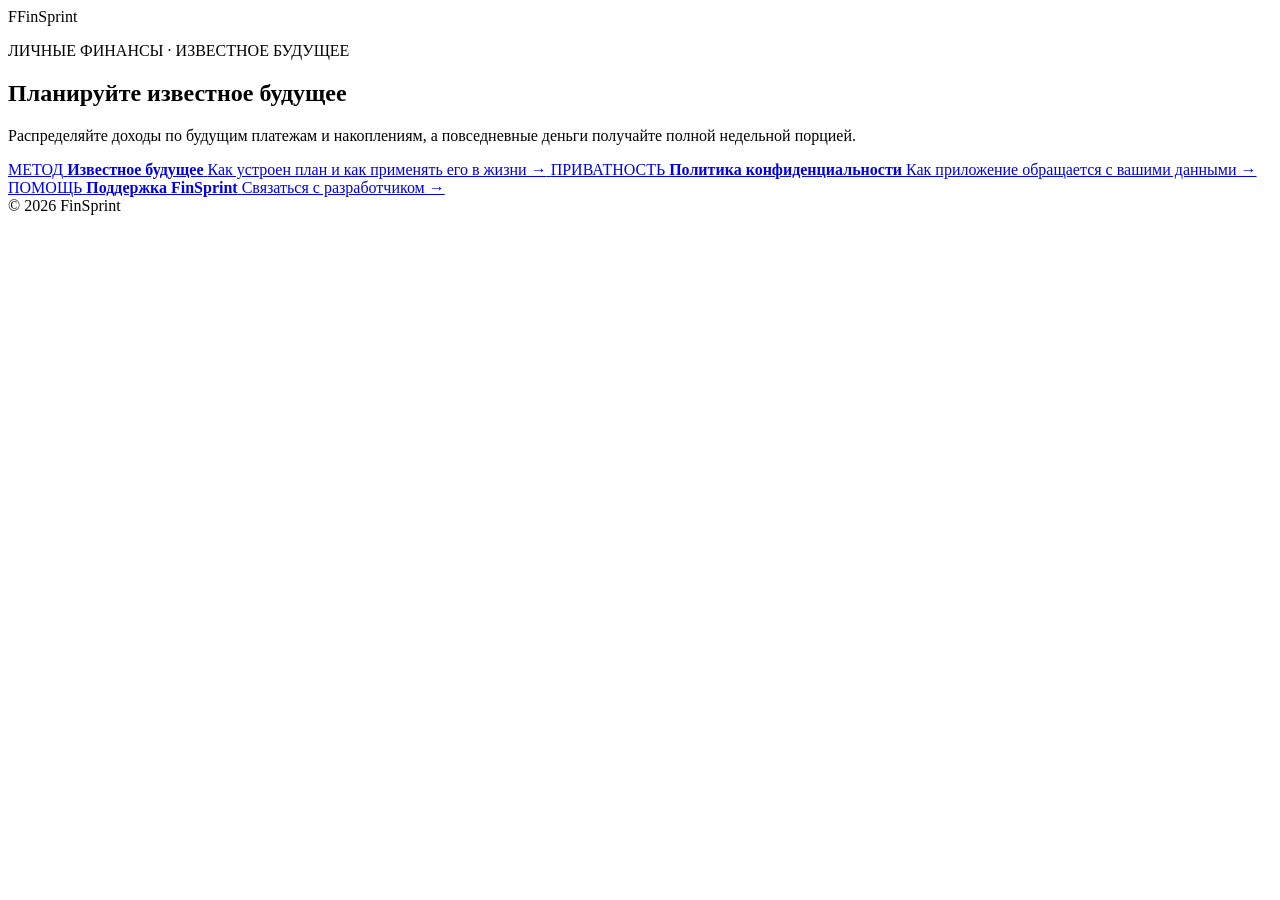
==== site/index.html @ f8d1e360 "Add reader guide to the budgeting method" ====
<!doctype html>
<html lang="ru">
  <head>
    <meta charset="utf-8">
    <meta name="viewport" content="width=device-width, initial-scale=1">
    <meta name="theme-color" content="#f5f3ee">
    <meta name="description" content="FinSprint: метод планирования известных трат, поддержка и политика конфиденциальности.">
    <title>FinSprint — планируйте известное будущее</title>
    <link rel="stylesheet" href="/finsprint-support/styles.css">
  </head>
  <body>
    <main class="wrap">
      <header class="brand"><span class="mark">F</span><span>FinSprint</span></header>
      <section class="intro">
        <p class="eyebrow">ЛИЧНЫЕ ФИНАНСЫ · ИЗВЕСТНОЕ БУДУЩЕЕ</p>
        <h1>Планируйте известное будущее</h1>
        <p>Распределяйте доходы по будущим платежам и накоплениям, а повседневные деньги получайте полной недельной порцией.</p>
      </section>
      <nav class="cards" aria-label="Разделы FinSprint">
        <a class="card card-featured" href="/finsprint-support/method/">
          <span class="card-label">МЕТОД</span>
          <strong>Известное будущее</strong>
          <span>Как устроен план и как применять его в жизни →</span>
        </a>
        <a class="card" href="/finsprint-support/privacy/">
          <span class="card-label">ПРИВАТНОСТЬ</span>
          <strong>Политика конфиденциальности</strong>
          <span>Как приложение обращается с вашими данными →</span>
        </a>
        <a class="card" href="/finsprint-support/support/">
          <span class="card-label">ПОМОЩЬ</span>
          <strong>Поддержка FinSprint</strong>
          <span>Связаться с разработчиком →</span>
        </a>
      </nav>
      <footer>© 2026 FinSprint</footer>
    </main>
  </body>
</html>
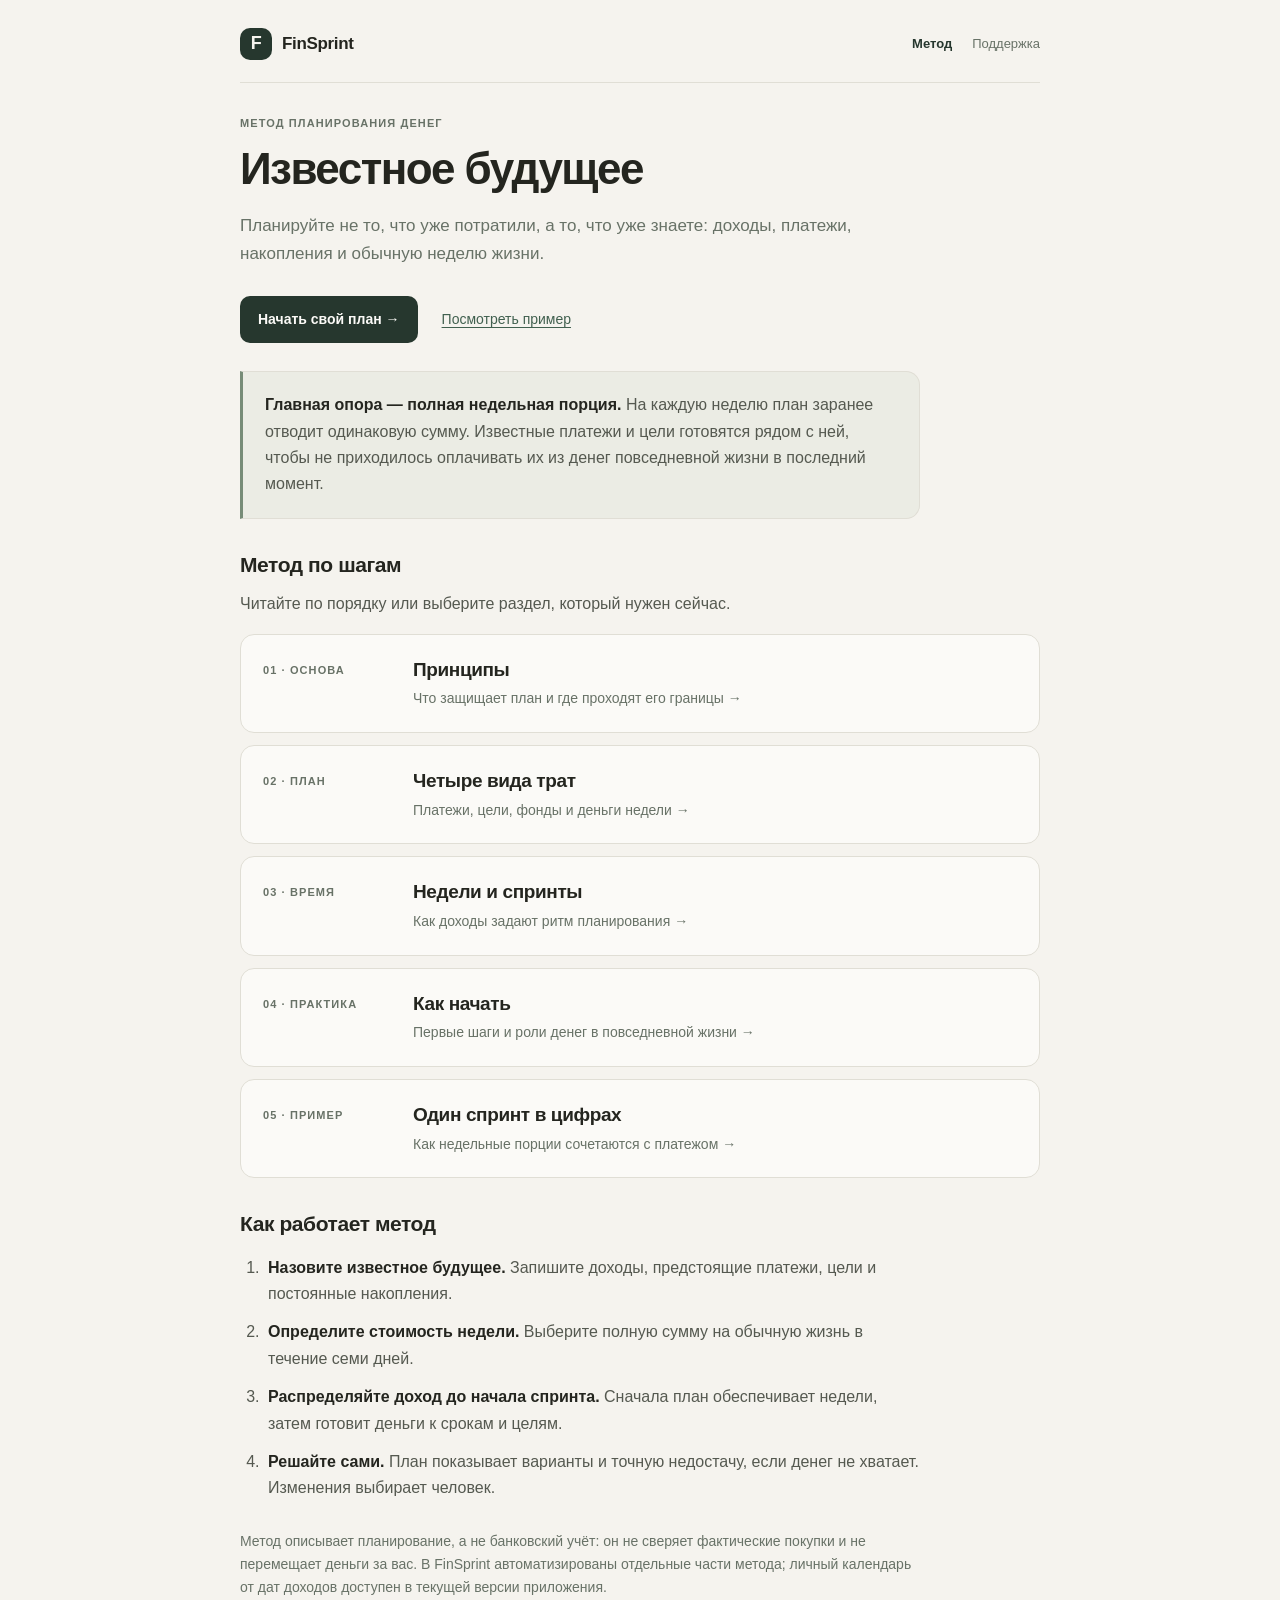
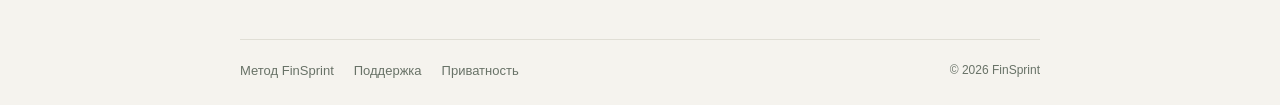
==== commit 9ba794fe: "Unify site styling and make the method the homepage" ====
--- a/site/index.html
+++ b/site/index.html
@@ -4,36 +4,46 @@
     <meta charset="utf-8">
     <meta name="viewport" content="width=device-width, initial-scale=1">
     <meta name="theme-color" content="#f5f3ee">
-    <meta name="description" content="FinSprint: метод планирования известных трат, поддержка и политика конфиденциальности.">
-    <title>FinSprint — планируйте известное будущее</title>
-    <link rel="stylesheet" href="/finsprint-support/styles.css">
+    <meta name="description" content="Метод «известное будущее»: заранее распределяйте доходы по известным тратам и планируйте деньги неделями.">
+    <title>FinSprint — метод «Известное будущее»</title>
+    <link rel="stylesheet" href="styles.css">
   </head>
   <body>
-    <main class="wrap">
-      <header class="brand"><span class="mark">F</span><span>FinSprint</span></header>
-      <section class="intro">
-        <p class="eyebrow">ЛИЧНЫЕ ФИНАНСЫ · ИЗВЕСТНОЕ БУДУЩЕЕ</p>
-        <h1>Планируйте известное будущее</h1>
-        <p>Распределяйте доходы по будущим платежам и накоплениям, а повседневные деньги получайте полной недельной порцией.</p>
+    <main class="wrap article method-home">
+      <nav class="site-nav" aria-label="Навигация">
+        <a class="brand" href="./"><span class="mark">F</span><span>FinSprint</span></a>
+        <div><a href="./" aria-current="page">Метод</a><a href="support/">Поддержка</a></div>
+      </nav>
+      <p class="eyebrow">МЕТОД ПЛАНИРОВАНИЯ ДЕНЕГ</p>
+      <h1>Известное будущее</h1>
+      <p class="lede">Планируйте не то, что уже потратили, а то, что уже знаете: доходы, платежи, накопления и обычную неделю жизни.</p>
+
+      <nav class="start-links" aria-label="С чего начать"><a class="primary-link" href="method/practice/">Начать свой план&nbsp;→</a><a href="method/example/">Посмотреть пример</a></nav>
+
+      <section class="callout">
+        <p><strong>Главная опора — полная недельная порция.</strong> На каждую неделю план заранее отводит одинаковую сумму. Известные платежи и цели готовятся рядом с ней, чтобы не приходилось оплачивать их из денег повседневной жизни в последний момент.</p>
       </section>
-      <nav class="cards" aria-label="Разделы FinSprint">
-        <a class="card card-featured" href="/finsprint-support/method/">
-          <span class="card-label">МЕТОД</span>
-          <strong>Известное будущее</strong>
-          <span>Как устроен план и как применять его в жизни →</span>
-        </a>
-        <a class="card" href="/finsprint-support/privacy/">
-          <span class="card-label">ПРИВАТНОСТЬ</span>
-          <strong>Политика конфиденциальности</strong>
-          <span>Как приложение обращается с вашими данными →</span>
-        </a>
-        <a class="card" href="/finsprint-support/support/">
-          <span class="card-label">ПОМОЩЬ</span>
-          <strong>Поддержка FinSprint</strong>
-          <span>Связаться с разработчиком →</span>
-        </a>
+
+      <h2 id="sections">Метод по шагам</h2>
+      <p>Читайте по порядку или выберите раздел, который нужен сейчас.</p>
+      <nav class="method-cards chapter-list" aria-label="Разделы метода">
+        <a class="card" href="method/principles/"><span class="card-label">01 · ОСНОВА</span><strong>Принципы</strong><span>Что защищает план и где проходят его границы&nbsp;→</span></a>
+        <a class="card" href="method/plan/"><span class="card-label">02 · ПЛАН</span><strong>Четыре вида трат</strong><span>Платежи, цели, фонды и деньги недели&nbsp;→</span></a>
+        <a class="card" href="method/calendar/"><span class="card-label">03 · ВРЕМЯ</span><strong>Недели и спринты</strong><span>Как доходы задают ритм планирования&nbsp;→</span></a>
+        <a class="card" href="method/practice/"><span class="card-label">04 · ПРАКТИКА</span><strong>Как начать</strong><span>Первые шаги и роли денег в повседневной жизни&nbsp;→</span></a>
+        <a class="card" href="method/example/"><span class="card-label">05 · ПРИМЕР</span><strong>Один спринт в цифрах</strong><span>Как недельные порции сочетаются с платежом&nbsp;→</span></a>
       </nav>
-      <footer>© 2026 FinSprint</footer>
+
+      <h2>Как работает метод</h2>
+      <ol class="steps">
+        <li><strong>Назовите известное будущее.</strong> Запишите доходы, предстоящие платежи, цели и постоянные накопления.</li>
+        <li><strong>Определите стоимость недели.</strong> Выберите полную сумму на обычную жизнь в течение семи дней.</li>
+        <li><strong>Распределяйте доход до начала спринта.</strong> Сначала план обеспечивает недели, затем готовит деньги к срокам и целям.</li>
+        <li><strong>Решайте сами.</strong> План показывает варианты и точную недостачу, если денег не хватает. Изменения выбирает человек.</li>
+      </ol>
+
+      <p class="note method-note">Метод описывает планирование, а не банковский учёт: он не сверяет фактические покупки и не перемещает деньги за вас. В FinSprint автоматизированы отдельные части метода; личный календарь от дат доходов доступен в текущей версии приложения.</p>
+      <footer class="footer-nav"><a href="./">Метод FinSprint</a><a href="support/">Поддержка</a><a href="privacy/">Приватность</a><span>© 2026 FinSprint</span></footer>
     </main>
   </body>
 </html>
--- a/site/styles.css
+++ b/site/styles.css
@@ -0,0 +1,123 @@
+:root {
+  color-scheme: light;
+  font-family: -apple-system, BlinkMacSystemFont, "Segoe UI", sans-serif;
+  font-synthesis: none;
+  text-rendering: optimizeLegibility;
+  -webkit-font-smoothing: antialiased;
+  --page: #f5f3ee;
+  --surface: #fbfaf7;
+  --surface-muted: #ebece4;
+  --ink: #24251f;
+  --ink-soft: #555950;
+  --muted: #687267;
+  --accent: #41604f;
+  --accent-strong: #26372e;
+  --accent-soft: #778c77;
+  --line: #e0ded5;
+  --line-strong: #aeb9ad;
+  --page-width: 800px;
+  --reading-width: 680px;
+  --body-size: 16px;
+  --heading-size: clamp(32px, 4.8vw, 44px);
+  --radius: 14px;
+  color: var(--ink);
+  background: var(--page);
+}
+
+* { box-sizing: border-box; }
+body { margin: 0; font-size: var(--body-size); line-height: 1.65; }
+a { color: var(--accent); text-underline-offset: 3px; }
+a:hover { color: var(--accent-strong); }
+a:focus-visible { outline: 3px solid var(--accent-soft); outline-offset: 4px; }
+h1, h2, p { margin: 0; }
+h1 { max-width: var(--reading-width); margin: 12px 0 18px; font-size: var(--heading-size); font-weight: 700; line-height: 1.15; letter-spacing: -.035em; text-wrap: balance; }
+h2 { max-width: var(--reading-width); margin: 32px 0 12px; font-size: 21px; line-height: 1.35; letter-spacing: -.02em; text-wrap: pretty; }
+p { max-width: var(--reading-width); margin: 0 0 16px; color: var(--ink-soft); }
+.wrap { width: min(calc(100% - 48px), var(--page-width)); margin: 0 auto; padding: 28px 0 24px; }
+
+/* Shared page navigation. */
+.site-nav { display: flex; align-items: center; justify-content: space-between; gap: 24px; padding-bottom: 22px; margin-bottom: 32px; border-bottom: 1px solid var(--line); }
+.brand { display: inline-flex; align-items: center; gap: 10px; color: var(--ink); font-size: 17px; font-weight: 650; letter-spacing: -.02em; text-decoration: none; }
+.mark { display: grid; width: 32px; height: 32px; flex: 0 0 32px; place-items: center; border-radius: 10px; background: var(--accent-strong); color: var(--page); font-size: 18px; }
+.site-nav > div { display: flex; flex-wrap: wrap; gap: 10px 20px; }
+.site-nav > div a, .footer-nav a { color: var(--muted); font-size: 13px; text-decoration: none; }
+.site-nav > div a:hover, .footer-nav a:hover { color: var(--accent-strong); text-decoration: underline; }
+.site-nav a[aria-current] { color: var(--accent-strong); font-weight: 650; }
+.back { display: inline-block; margin-bottom: 24px; color: var(--muted); font-size: 13px; text-decoration: none; }
+.back:hover { text-decoration: underline; }
+.footer-nav { display: flex; flex-wrap: wrap; align-items: center; gap: 12px 20px; margin-top: 40px; padding-top: 20px; border-top: 1px solid var(--line); color: var(--muted); font-size: 12px; }
+.footer-nav span { margin-left: auto; }
+
+/* Page titles and reading rhythm. */
+.intro { padding: 12px 0 24px; }
+.eyebrow, .card-label { color: var(--muted); font-size: 11px; font-weight: 650; line-height: 1.5; letter-spacing: .1em; }
+.eyebrow { margin: 0; }
+.intro > p:last-child, .lede { max-width: var(--reading-width); margin-bottom: 0; color: var(--muted); font-size: 17px; line-height: 1.65; }
+.article > .lede { margin-bottom: 28px; }
+.note, .updated { color: var(--muted); font-size: 14px; }
+.method-note { margin-top: 28px; }
+.contact { display: inline-block; margin: 4px 0 24px; font-size: clamp(18px, 4vw, 22px); font-weight: 600; overflow-wrap: anywhere; }
+
+/* Reusable content panels. */
+.cards { display: grid; grid-template-columns: repeat(2, minmax(0, 1fr)); gap: 14px; }
+.card { display: flex; min-width: 0; flex-direction: column; gap: 10px; padding: 22px; border: 1px solid var(--line); border-radius: var(--radius); background: var(--surface); color: var(--ink); text-decoration: none; transition: border-color .16s ease, background-color .16s ease; }
+.card:hover { border-color: var(--line-strong); background: #f0f2eb; }
+.card strong { font-size: 19px; line-height: 1.35; letter-spacing: -.02em; overflow-wrap: anywhere; hyphens: auto; }
+.card > span:last-child { color: var(--muted); font-size: 14px; line-height: 1.55; }
+.card-featured { grid-column: 1 / -1; background: var(--surface-muted); }
+.method-cards { margin-top: 16px; }
+.chapter-list { display: grid; gap: 12px; }
+.chapter-list .card { display: grid; grid-template-columns: 130px minmax(0, 1fr); gap: 6px 20px; }
+.chapter-list .card-label { grid-row: span 2; padding-top: 5px; }
+.chapter-list .card > span:last-child { grid-column: 2; }
+.start-links { display: flex; flex-wrap: wrap; align-items: center; gap: 16px 24px; margin: 24px 0; font-size: 14px; }
+.primary-link { padding: 12px 18px; border-radius: 10px; background: var(--accent-strong); color: var(--surface); font-weight: 600; text-decoration: none; }
+.primary-link:hover { background: var(--accent); color: var(--surface); }
+.chapter-nav { display: flex; flex-wrap: wrap; gap: 8px; margin: 0 0 28px; }
+.chapter-nav a { display: inline-flex; align-items: center; gap: 6px; min-height: 40px; padding: 6px 12px; border: 1px solid var(--line); border-radius: 8px; color: var(--muted); font-size: 13px; text-decoration: none; }
+.chapter-nav a:hover { border-color: var(--line-strong); color: var(--accent-strong); }
+.chapter-nav a[aria-current] { background: var(--accent-strong); border-color: var(--accent-strong); color: var(--surface); }
+.chapter-nav span { font-size: 11px; font-variant-numeric: tabular-nums; }
+#sections { scroll-margin-top: 24px; }
+.callout { max-width: var(--reading-width); margin: 28px 0; padding: 20px 22px; border: 1px solid var(--line); border-left: 3px solid var(--accent-soft); border-radius: 0 var(--radius) var(--radius) 0; background: var(--surface-muted); }
+.callout p { margin: 0; }
+.callout p + p { margin-top: 12px; }
+.callout strong, .steps strong { color: var(--ink); }
+.steps { display: grid; max-width: var(--reading-width); gap: 12px; margin: 16px 0 28px; padding-left: 24px; color: var(--ink-soft); }
+.steps li { padding-left: 4px; }
+.type-list { display: grid; gap: 12px; margin: 24px 0 32px; }
+.type-card { display: grid; grid-template-columns: 28px minmax(0, 1fr); gap: 14px; padding: 22px; border: 1px solid var(--line); border-radius: var(--radius); background: var(--surface); }
+.type-number { padding-top: 3px; color: var(--accent); font-size: 12px; font-weight: 650; }
+.type-card h2 { margin: 0 0 8px; }
+.type-card p { margin: 0; }
+.next-links { display: flex; flex-wrap: wrap; gap: 12px 24px; margin-top: 32px; }
+.next-links a { font-size: 14px; font-weight: 600; text-decoration: none; }
+.next-links a:hover { text-decoration: underline; }
+.example-inputs { display: grid; grid-template-columns: repeat(2, minmax(0, 1fr)); gap: 1px; overflow: hidden; margin: 24px 0; border: 1px solid var(--line); border-radius: var(--radius); background: var(--line); }
+.example-inputs > div { display: flex; min-width: 0; flex-direction: column; gap: 6px; padding: 18px; background: var(--surface); }
+.example-inputs span { color: var(--muted); font-size: 13px; line-height: 1.45; }
+.example-inputs strong { font-size: 20px; line-height: 1.35; }
+.calculation { margin: 12px 0 18px; padding: 14px 18px; border-radius: 10px; background: var(--surface-muted); color: var(--accent-strong); font-size: 17px; font-weight: 650; font-variant-numeric: tabular-nums; }
+
+@media (max-width: 560px) {
+  .wrap { width: calc(100% - 32px); padding-top: 20px; }
+  .site-nav { flex-wrap: wrap; gap: 16px; margin-bottom: 28px; padding-bottom: 18px; }
+  .site-nav > div a, .footer-nav a, .next-links a { display: inline-flex; align-items: center; min-height: 44px; }
+  .site-nav > div { gap: 0 18px; }
+  .footer-nav { gap: 0 20px; }
+  .next-links { flex-direction: column; align-items: flex-start; gap: 4px; }
+  .intro { padding-top: 4px; }
+  .cards, .example-inputs { grid-template-columns: 1fr; }
+  .chapter-list .card { grid-template-columns: minmax(0, 1fr); }
+  .chapter-list .card-label { grid-row: auto; padding-top: 0; }
+  .chapter-list .card > span:last-child { grid-column: auto; }
+  .chapter-nav a { min-height: 44px; }
+  .card { padding: 20px; }
+  .type-card { gap: 10px; padding: 18px; }
+  .callout { padding: 18px; }
+  .footer-nav span { width: 100%; margin-left: 0; }
+}
+
+@media (prefers-reduced-motion: reduce) {
+  *, *::before, *::after { transition: none !important; }
+}
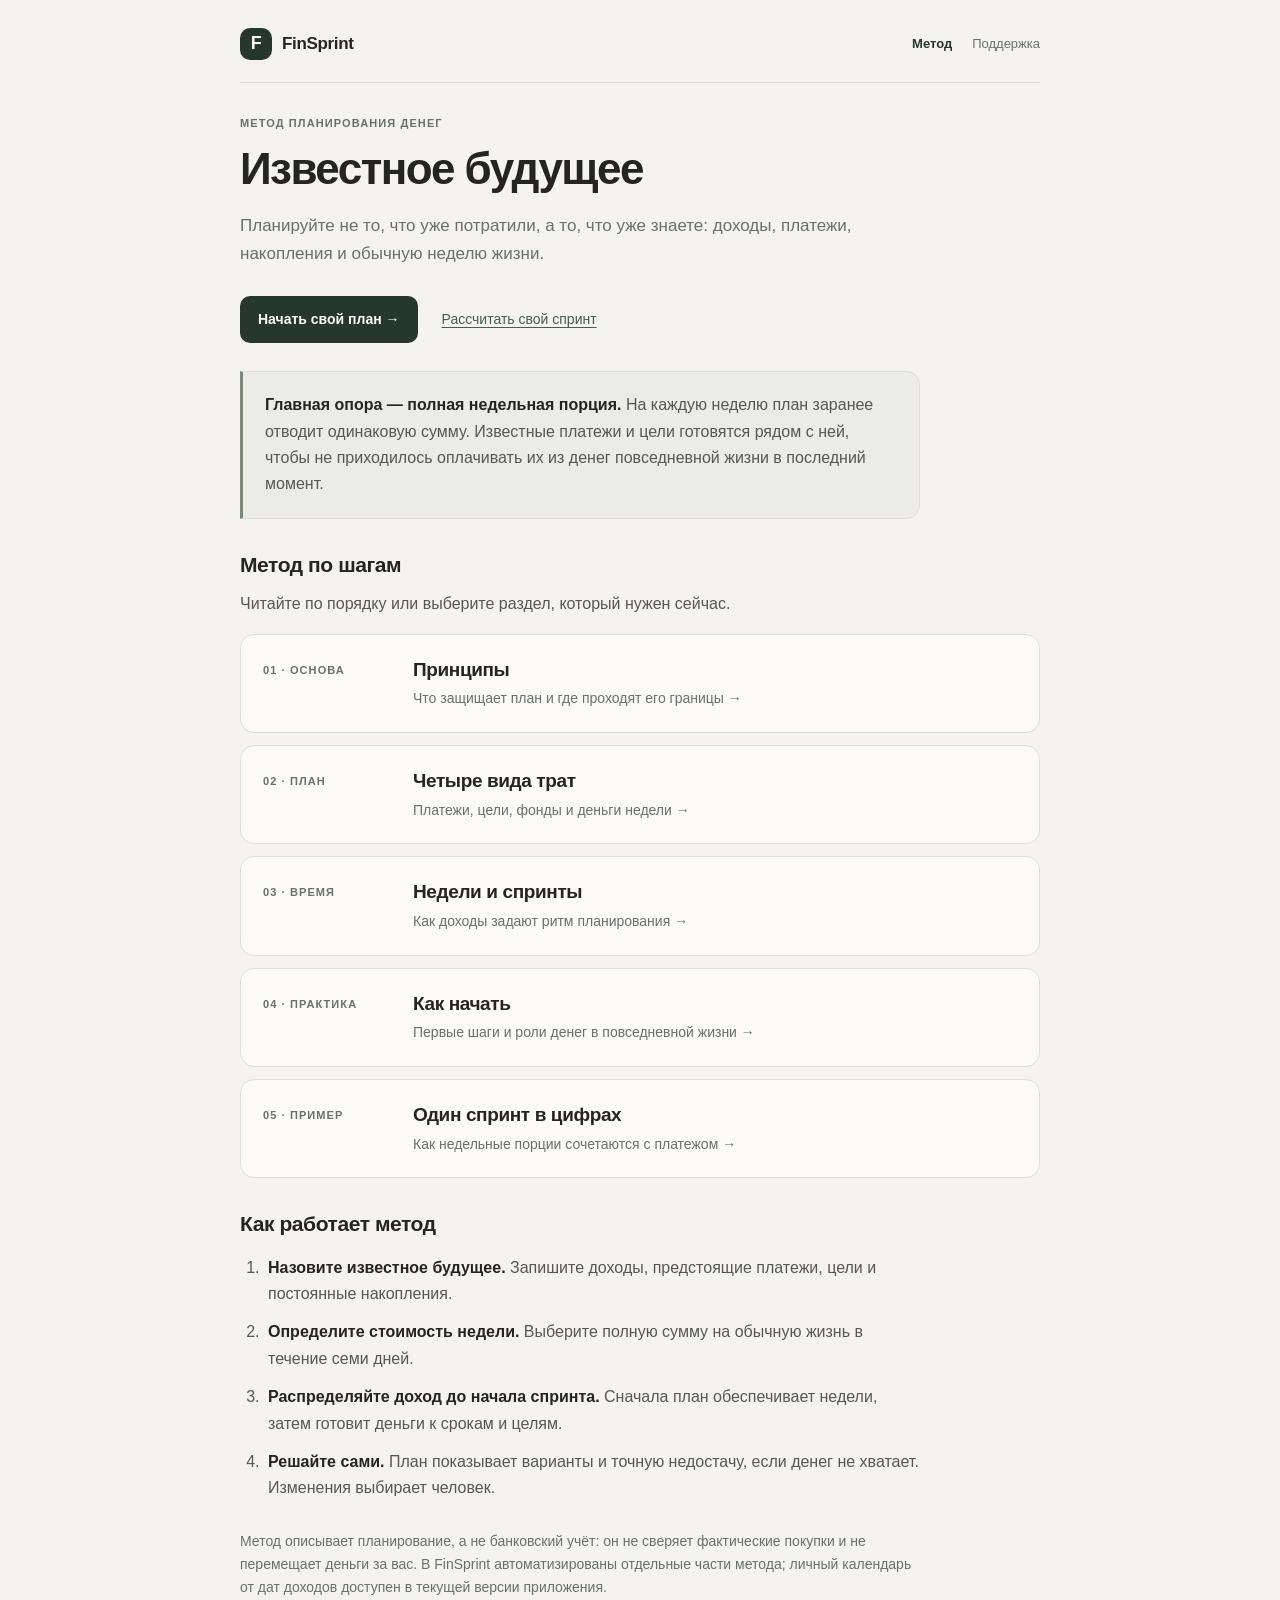
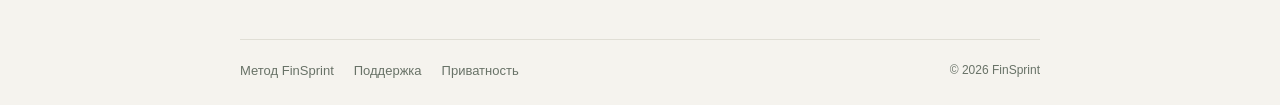
==== commit da2913cb: "Add interactive sprint calculator and allocation diagram" ====
--- a/site/index.html
+++ b/site/index.html
@@ -18,7 +18,7 @@
       <h1>Известное будущее</h1>
       <p class="lede">Планируйте не то, что уже потратили, а то, что уже знаете: доходы, платежи, накопления и обычную неделю жизни.</p>
 
-      <nav class="start-links" aria-label="С чего начать"><a class="primary-link" href="method/practice/">Начать свой план&nbsp;→</a><a href="method/example/">Посмотреть пример</a></nav>
+      <nav class="start-links" aria-label="С чего начать"><a class="primary-link" href="method/practice/">Начать свой план&nbsp;→</a><a href="method/example/#calculator">Рассчитать свой спринт</a></nav>
 
       <section class="callout">
         <p><strong>Главная опора — полная недельная порция.</strong> На каждую неделю план заранее отводит одинаковую сумму. Известные платежи и цели готовятся рядом с ней, чтобы не приходилось оплачивать их из денег повседневной жизни в последний момент.</p>
--- a/site/styles.css
+++ b/site/styles.css
@@ -121,3 +121,31 @@
 @media (prefers-reduced-motion: reduce) {
   *, *::before, *::after { transition: none !important; }
 }
+
+/* Interactive sprint example. */
+[hidden] { display: none !important; }
+.calculator { margin-top: 36px; padding: 24px; border: 1px solid var(--line); border-radius: var(--radius); background: var(--surface); scroll-margin-top: 24px; }
+.calculator h2 { margin-top: 10px; }
+.calculator-fields { display: grid; grid-template-columns: repeat(2, minmax(0, 1fr)); gap: 16px; }
+.calculator label { display: grid; gap: 6px; font-size: 14px; color: var(--ink-soft); }
+.calculator input { width: 100%; min-width: 0; padding: 12px; border: 1px solid var(--line-strong); border-radius: 8px; background: var(--page); color: var(--ink); font: inherit; font-size: 18px; font-variant-numeric: tabular-nums; }
+.calculator input[aria-invalid="true"] { border-color: #9c4632; }
+.calculator button { min-height: 44px; margin: 12px 0 20px; padding: 8px 0; border: 0; background: transparent; color: var(--accent); font: inherit; font-size: 14px; text-decoration: underline; text-underline-offset: 3px; cursor: pointer; }
+.calculator :is(input, button):focus-visible { outline: 3px solid var(--accent-soft); outline-offset: 3px; }
+.income-node { display: flex; flex-wrap: wrap; justify-content: space-between; gap: 8px; padding: 16px; border-radius: 10px; background: var(--accent-strong); color: var(--surface); }
+.flow-caption { margin: 12px 0; color: var(--muted); font-size: 13px; text-align: center; max-width: none; }
+.allocation-flow { display: grid; grid-template-columns: repeat(3, minmax(0, 1fr)); gap: 10px; margin: 0; }
+.allocation-flow > div { padding: 16px; border: 1px solid var(--line); border-radius: 10px; }
+.allocation-flow dt, .allocation-flow small { color: var(--muted); font-size: 12px; }
+.allocation-flow dd { margin: 6px 0; font-size: 19px; font-weight: 650; overflow-wrap: anywhere; }
+.balance-result { margin-top: 16px; padding: 18px; border-radius: 10px; background: var(--surface-muted); }
+.balance-result strong { font-size: 20px; }
+.balance-result p { margin: 8px 0 0; font-size: 14px; }
+[data-state="shortfall"] .balance-result { background: #f7e9e3; border-left: 3px solid #9c4632; }
+[data-state="shortfall"] .balance-result strong, .calculator-error { color: #813b29; }
+.calculator-note { margin: 16px 0 0; }
+@media (max-width: 560px) {
+  .calculator { padding: 18px; }
+  .calculator-fields, .allocation-flow { grid-template-columns: minmax(0, 1fr); }
+  .allocation-flow > div { padding: 12px 16px; }
+}
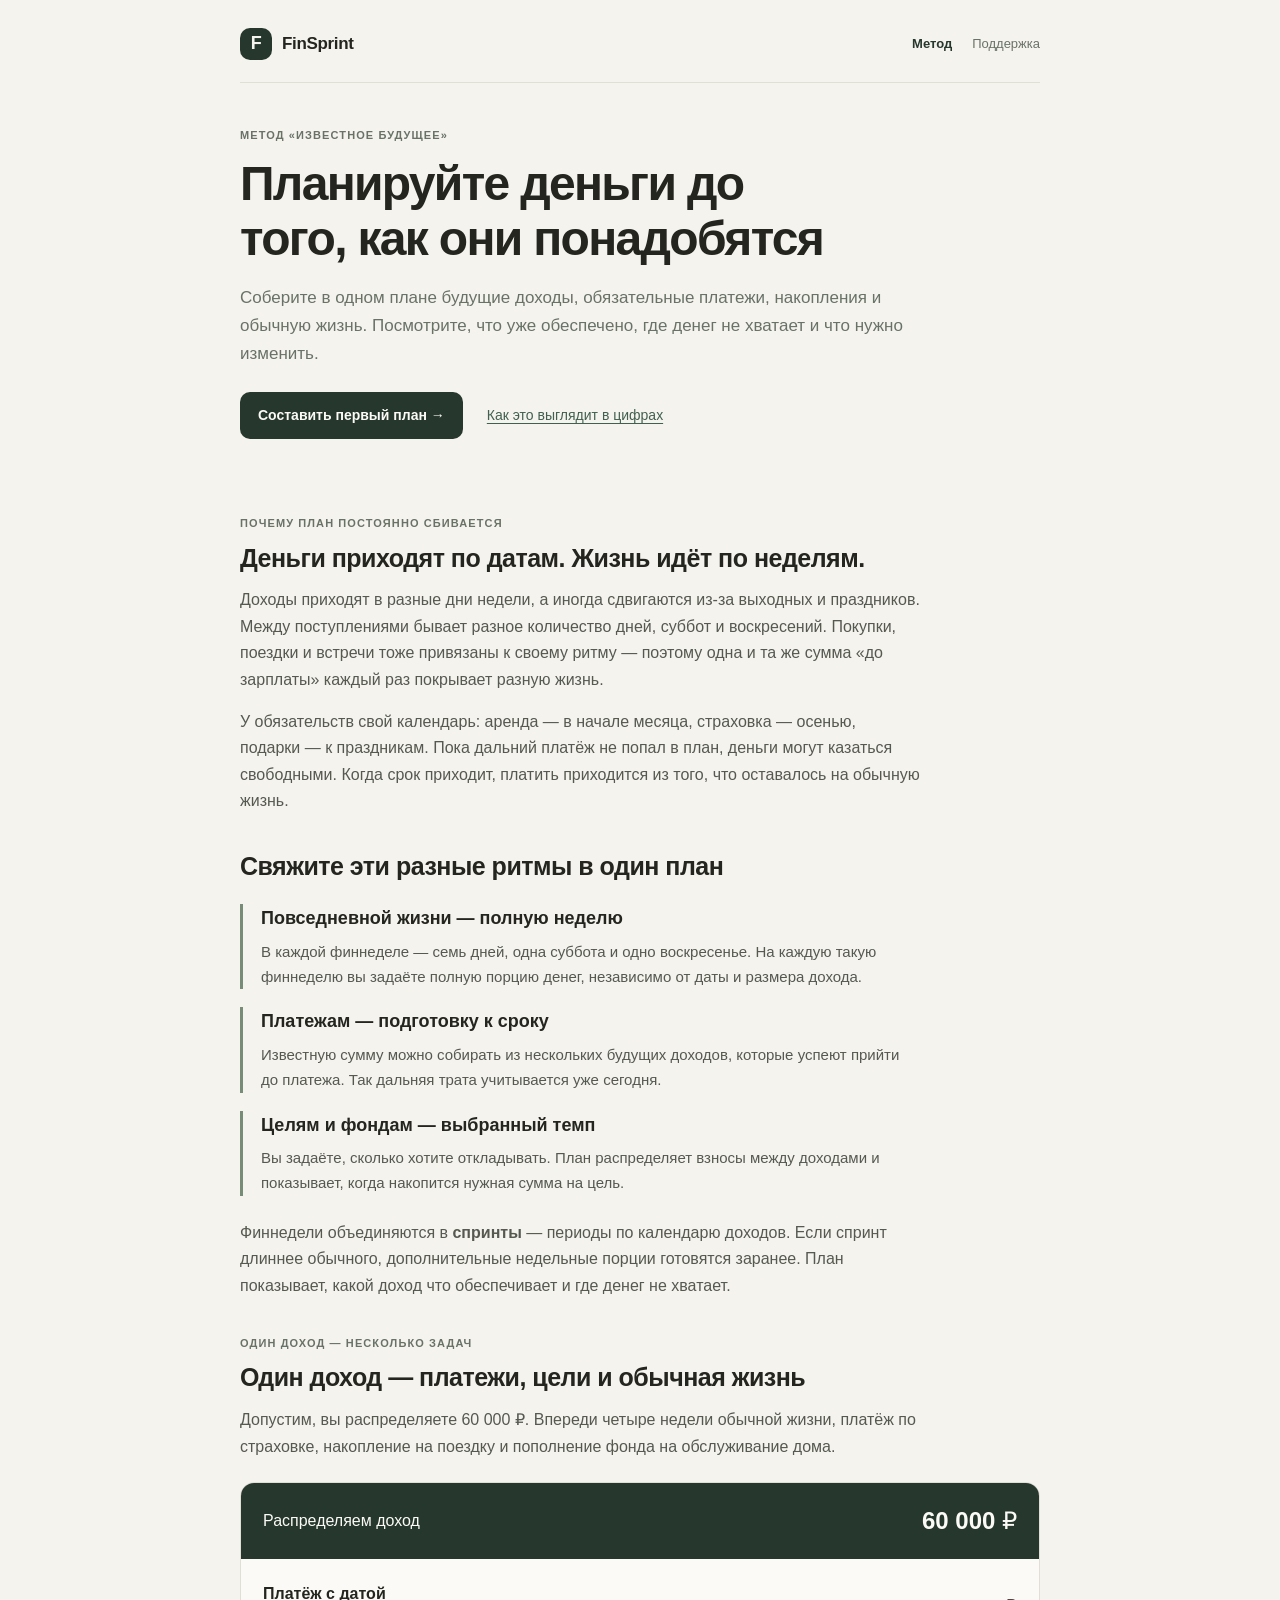
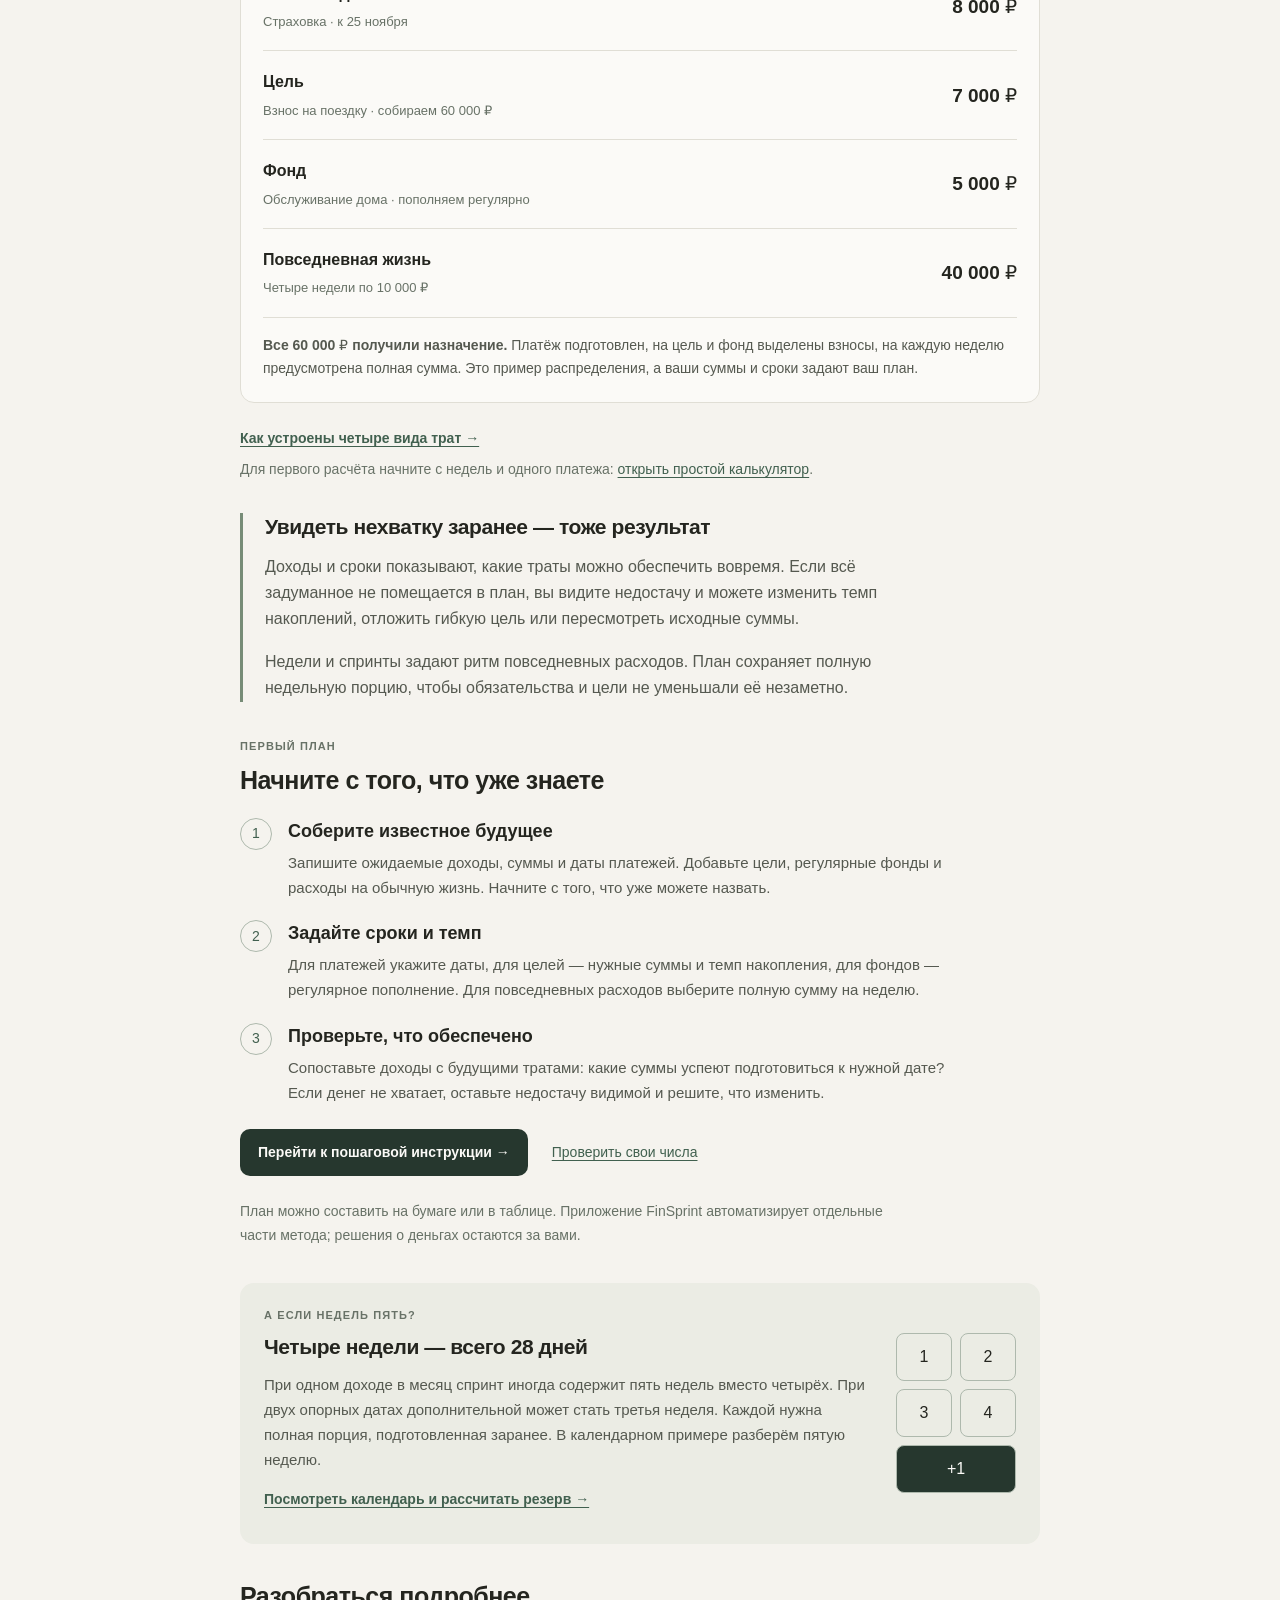
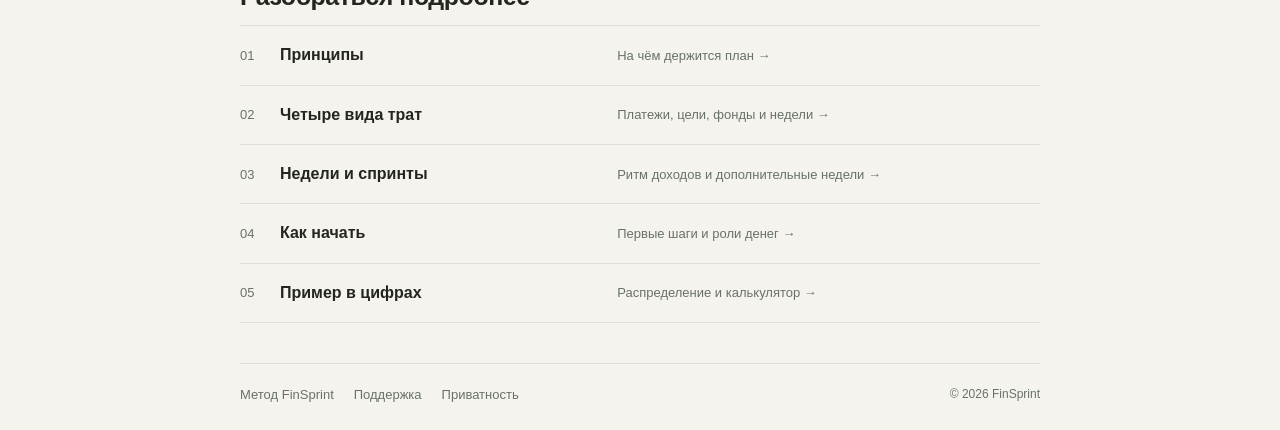
==== commit 712a1a30: "Explain planning rhythms and add extra-week preparation calculator" ====
--- a/site/index.html
+++ b/site/index.html
@@ -4,45 +4,92 @@
     <meta charset="utf-8">
     <meta name="viewport" content="width=device-width, initial-scale=1">
     <meta name="theme-color" content="#f5f3ee">
-    <meta name="description" content="Метод «известное будущее»: заранее распределяйте доходы по известным тратам и планируйте деньги неделями.">
-    <title>FinSprint — метод «Известное будущее»</title>
-    <link rel="stylesheet" href="styles.css">
+    <meta name="description" content="Метод FinSprint: соберите будущие доходы, платежи, цели, фонды и повседневные расходы в одном плане. Узнайте, что обеспечено и где денег не хватает.">
+    <title>FinSprint — планируйте деньги заранее</title>
+    <link rel="stylesheet" href="styles.css?v=20261110">
   </head>
   <body>
-    <main class="wrap article method-home">
+    <main class="wrap method-home">
       <nav class="site-nav" aria-label="Навигация">
         <a class="brand" href="./"><span class="mark">F</span><span>FinSprint</span></a>
         <div><a href="./" aria-current="page">Метод</a><a href="support/">Поддержка</a></div>
       </nav>
-      <p class="eyebrow">МЕТОД ПЛАНИРОВАНИЯ ДЕНЕГ</p>
-      <h1>Известное будущее</h1>
-      <p class="lede">Планируйте не то, что уже потратили, а то, что уже знаете: доходы, платежи, накопления и обычную неделю жизни.</p>
 
-      <nav class="start-links" aria-label="С чего начать"><a class="primary-link" href="method/practice/">Начать свой план&nbsp;→</a><a href="method/example/#calculator">Рассчитать свой спринт</a></nav>
+      <header class="home-hero">
+        <p class="eyebrow">МЕТОД «ИЗВЕСТНОЕ БУДУЩЕЕ»</p>
+        <h1>Планируйте деньги до того, как они понадобятся</h1>
+        <p class="lede">Соберите в одном плане будущие доходы, обязательные платежи, накопления и обычную жизнь. Посмотрите, что уже обеспечено, где денег не хватает и что нужно изменить.</p>
+        <nav class="start-links" aria-label="Знакомство с методом"><a class="primary-link" href="#first-plan">Составить первый план&nbsp;→</a><a href="#example">Как это выглядит в цифрах</a></nav>
+      </header>
 
-      <section class="callout">
-        <p><strong>Главная опора — полная недельная порция.</strong> На каждую неделю план заранее отводит одинаковую сумму. Известные платежи и цели готовятся рядом с ней, чтобы не приходилось оплачивать их из денег повседневной жизни в последний момент.</p>
+      <section class="home-section" id="rhythms" aria-labelledby="rhythms-title">
+        <p class="eyebrow">ПОЧЕМУ ПЛАН ПОСТОЯННО СБИВАЕТСЯ</p>
+        <h2 id="rhythms-title">Деньги приходят по датам. Жизнь идёт по неделям.</h2>
+        <p>Доходы приходят в разные дни недели, а иногда сдвигаются из-за выходных и праздников. Между поступлениями бывает разное количество дней, суббот и воскресений. Покупки, поездки и встречи тоже привязаны к своему ритму — поэтому одна и та же сумма «до зарплаты» каждый раз покрывает разную жизнь.</p>
+        <p>У обязательств свой календарь: аренда — в начале месяца, страховка — осенью, подарки — к праздникам. Пока дальний платёж не попал в план, деньги могут казаться свободными. Когда срок приходит, платить приходится из того, что оставалось на обычную жизнь.</p>
       </section>
 
-      <h2 id="sections">Метод по шагам</h2>
-      <p>Читайте по порядку или выберите раздел, который нужен сейчас.</p>
-      <nav class="method-cards chapter-list" aria-label="Разделы метода">
-        <a class="card" href="method/principles/"><span class="card-label">01 · ОСНОВА</span><strong>Принципы</strong><span>Что защищает план и где проходят его границы&nbsp;→</span></a>
-        <a class="card" href="method/plan/"><span class="card-label">02 · ПЛАН</span><strong>Четыре вида трат</strong><span>Платежи, цели, фонды и деньги недели&nbsp;→</span></a>
-        <a class="card" href="method/calendar/"><span class="card-label">03 · ВРЕМЯ</span><strong>Недели и спринты</strong><span>Как доходы задают ритм планирования&nbsp;→</span></a>
-        <a class="card" href="method/practice/"><span class="card-label">04 · ПРАКТИКА</span><strong>Как начать</strong><span>Первые шаги и роли денег в повседневной жизни&nbsp;→</span></a>
-        <a class="card" href="method/example/"><span class="card-label">05 · ПРИМЕР</span><strong>Один спринт в цифрах</strong><span>Как недельные порции сочетаются с платежом&nbsp;→</span></a>
-      </nav>
+      <section class="home-section" aria-labelledby="rhythm-plan-title">
+        <h2 id="rhythm-plan-title">Свяжите эти разные ритмы в один план</h2>
+        <dl class="home-rhythms">
+          <div><dt>Повседневной жизни — полную неделю</dt><dd>В каждой финнеделе — семь дней, одна суббота и одно воскресенье. На каждую такую финнеделю вы задаёте полную порцию денег, независимо от даты и размера дохода.</dd></div>
+          <div><dt>Платежам — подготовку к сроку</dt><dd>Известную сумму можно собирать из нескольких будущих доходов, которые успеют прийти до платежа. Так дальняя трата учитывается уже сегодня.</dd></div>
+          <div><dt>Целям и фондам — выбранный темп</dt><dd>Вы задаёте, сколько хотите откладывать. План распределяет взносы между доходами и показывает, когда накопится нужная сумма на цель.</dd></div>
+        </dl>
+        <p>Финнедели объединяются в <strong>спринты</strong> — периоды по календарю доходов. Если спринт длиннее обычного, дополнительные недельные порции готовятся заранее. План показывает, какой доход что обеспечивает и где денег не хватает.</p>
+      </section>
 
-      <h2>Как работает метод</h2>
-      <ol class="steps">
-        <li><strong>Назовите известное будущее.</strong> Запишите доходы, предстоящие платежи, цели и постоянные накопления.</li>
-        <li><strong>Определите стоимость недели.</strong> Выберите полную сумму на обычную жизнь в течение семи дней.</li>
-        <li><strong>Распределяйте доход до начала спринта.</strong> Сначала план обеспечивает недели, затем готовит деньги к срокам и целям.</li>
-        <li><strong>Решайте сами.</strong> План показывает варианты и точную недостачу, если денег не хватает. Изменения выбирает человек.</li>
-      </ol>
+      <section class="home-section" id="example" aria-labelledby="example-title">
+        <p class="eyebrow">ОДИН ДОХОД — НЕСКОЛЬКО ЗАДАЧ</p>
+        <h2 id="example-title">Один доход — платежи, цели и обычная жизнь</h2>
+        <p>Допустим, вы распределяете 60&nbsp;000&nbsp;₽. Впереди четыре недели обычной жизни, платёж по страховке, накопление на поездку и пополнение фонда на обслуживание дома.</p>
+        <figure class="home-budget">
+          <figcaption><span>Распределяем доход</span><strong>60&nbsp;000&nbsp;₽</strong></figcaption>
+          <dl class="home-plan-items">
+            <div><dt><strong>Платёж с датой</strong><span>Страховка · к 25 ноября</span></dt><dd>8&nbsp;000&nbsp;₽</dd></div>
+            <div><dt><strong>Цель</strong><span>Взнос на поездку · собираем 60&nbsp;000&nbsp;₽</span></dt><dd>7&nbsp;000&nbsp;₽</dd></div>
+            <div><dt><strong>Фонд</strong><span>Обслуживание дома · пополняем регулярно</span></dt><dd>5&nbsp;000&nbsp;₽</dd></div>
+            <div><dt><strong>Повседневная жизнь</strong><span>Четыре недели по 10&nbsp;000&nbsp;₽</span></dt><dd>40&nbsp;000&nbsp;₽</dd></div>
+          </dl>
+          <p><strong>Все 60&nbsp;000&nbsp;₽ получили назначение.</strong> Платёж подготовлен, на цель и фонд выделены взносы, на каждую неделю предусмотрена полная сумма. Это пример распределения, а ваши суммы и сроки задают ваш план.</p>
+        </figure>
+        <a class="home-text-link" href="method/plan/">Как устроены четыре вида трат&nbsp;→</a>
+        <p class="note">Для первого расчёта начните с недель и одного платежа: <a href="method/example/#calculator">открыть простой калькулятор</a>.</p>
+      </section>
 
-      <p class="note method-note">Метод описывает планирование, а не банковский учёт: он не сверяет фактические покупки и не перемещает деньги за вас. В FinSprint автоматизированы отдельные части метода; личный календарь от дат доходов доступен в текущей версии приложения.</p>
+      <section class="home-rule" aria-labelledby="rule-title">
+        <h2 id="rule-title">Увидеть нехватку заранее — тоже результат</h2>
+        <p>Доходы и сроки показывают, какие траты можно обеспечить вовремя. Если всё задуманное не помещается в план, вы видите недостачу и можете изменить темп накоплений, отложить гибкую цель или пересмотреть исходные суммы.</p>
+        <p>Недели и спринты задают ритм повседневных расходов. План сохраняет полную недельную порцию, чтобы обязательства и цели не уменьшали её незаметно.</p>
+      </section>
+
+      <section class="home-section" id="first-plan" aria-labelledby="first-plan-title">
+        <p class="eyebrow">ПЕРВЫЙ ПЛАН</p>
+        <h2 id="first-plan-title">Начните с того, что уже знаете</h2>
+        <ol class="home-first-steps">
+          <li><h3>Соберите известное будущее</h3><p>Запишите ожидаемые доходы, суммы и даты платежей. Добавьте цели, регулярные фонды и расходы на обычную жизнь. Начните с того, что уже можете назвать.</p></li>
+          <li><h3>Задайте сроки и темп</h3><p>Для платежей укажите даты, для целей — нужные суммы и темп накопления, для фондов — регулярное пополнение. Для повседневных расходов выберите полную сумму на неделю.</p></li>
+          <li><h3>Проверьте, что обеспечено</h3><p>Сопоставьте доходы с будущими тратами: какие суммы успеют подготовиться к нужной дате? Если денег не хватает, оставьте недостачу видимой и решите, что изменить.</p></li>
+        </ol>
+        <nav class="start-links" aria-label="Первый план"><a class="primary-link" href="method/practice/">Перейти к пошаговой инструкции&nbsp;→</a><a href="method/example/#calculator">Проверить свои числа</a></nav>
+        <p class="note">План можно составить на бумаге или в таблице. Приложение FinSprint автоматизирует отдельные части метода; решения о деньгах остаются за вами.</p>
+      </section>
+
+      <aside class="home-extra" aria-labelledby="extra-title">
+        <div><p class="eyebrow">А ЕСЛИ НЕДЕЛЬ ПЯТЬ?</p><h2 id="extra-title">Четыре недели — всего 28 дней</h2><p>При одном доходе в месяц спринт иногда содержит пять недель вместо четырёх. При двух опорных датах дополнительной может стать третья неделя. Каждой нужна полная порция, подготовленная заранее. В календарном примере разберём пятую неделю.</p><a class="home-text-link" href="method/calendar/#extra-week">Посмотреть календарь и рассчитать резерв&nbsp;→</a></div>
+        <div class="home-week-symbol" aria-hidden="true"><span>1</span><span>2</span><span>3</span><span>4</span><span>+1</span></div>
+      </aside>
+
+      <section class="home-section" id="sections" aria-labelledby="sections-title">
+        <h2 id="sections-title">Разобраться подробнее</h2>
+        <nav class="home-contents" aria-label="Разделы метода">
+          <a href="method/principles/"><span>01</span><strong>Принципы</strong><span>На чём держится план&nbsp;→</span></a>
+          <a href="method/plan/"><span>02</span><strong>Четыре вида трат</strong><span>Платежи, цели, фонды и недели&nbsp;→</span></a>
+          <a href="method/calendar/"><span>03</span><strong>Недели и спринты</strong><span>Ритм доходов и дополнительные недели&nbsp;→</span></a>
+          <a href="method/practice/"><span>04</span><strong>Как начать</strong><span>Первые шаги и роли денег&nbsp;→</span></a>
+          <a href="method/example/"><span>05</span><strong>Пример в цифрах</strong><span>Распределение и калькулятор&nbsp;→</span></a>
+        </nav>
+      </section>
       <footer class="footer-nav"><a href="./">Метод FinSprint</a><a href="support/">Поддержка</a><a href="privacy/">Приватность</a><span>© 2026 FinSprint</span></footer>
     </main>
   </body>
--- a/site/styles.css
+++ b/site/styles.css
@@ -149,3 +149,95 @@
   .calculator-fields, .allocation-flow { grid-template-columns: minmax(0, 1fr); }
   .allocation-flow > div { padding: 12px 16px; }
 }
+
+/* Calendar explanation and preparation for extra weeks. */
+#extra-week, #week-calculator { scroll-margin-top: 24px; }
+.week-illustration { margin: 24px 0 32px; padding: 22px; border: 1px solid var(--line); border-radius: var(--radius); background: var(--surface); }
+.week-illustration figcaption { display: grid; gap: 6px; }
+.week-illustration figcaption > span, .sprint-strip p { font-size: 14px; color: var(--muted); }
+.sprint-strip { margin: 24px 0; }
+.sprint-strip p { margin: 8px 0 12px; }
+.week-grid { display: grid; grid-template-columns: repeat(5, minmax(0, 1fr)); gap: 8px; }
+.week-grid.four { grid-template-columns: repeat(4, minmax(0, 1fr)); }
+.week-grid > span, .week-grid > li { display: flex; flex-direction: column; gap: 6px; padding: 12px; border: 1px solid var(--line); border-radius: 8px; background: var(--surface-muted); font-size: 13px; }
+.week-grid .extra-week { border-color: var(--accent); background: var(--accent-strong); color: var(--surface); }
+.week-grid small { display: block; font-size: 12px; }
+.week-illustration > p:last-child { margin-bottom: 0; }
+.calculated-weeks { grid-template-columns: repeat(auto-fit, minmax(130px, 1fr)); list-style: none; padding: 0; margin: 18px 0; }
+.calculated-weeks span { font-size: 12px; }
+.calculator select { width: 100%; min-width: 0; padding: 12px; border: 1px solid var(--line-strong); border-radius: 8px; background: var(--page); color: var(--ink); font: inherit; font-size: 18px; }
+.calculator select:focus-visible { outline: 3px solid var(--accent-soft); outline-offset: 3px; }
+#week-form > .note { margin-top: 14px; }
+@media (max-width: 560px) {
+  .week-illustration { padding: 18px; }
+  .week-grid, .week-grid.four { grid-template-columns: repeat(2, minmax(0, 1fr)); }
+  .calculator input[type="date"] { max-width: 100%; }
+}
+
+/* Home: understand the method, then make a first plan. */
+.home-hero { padding: 12px 0 16px; }
+.home-hero h1 { font-size: clamp(34px, 5vw, 48px); }
+.home-section { margin-top: 36px; scroll-margin-top: 24px; }
+.home-section > h2 { margin-top: 10px; font-size: 25px; }
+.home-budget { margin: 22px 0 16px; border: 1px solid var(--line); border-radius: var(--radius); overflow: hidden; background: var(--surface); }
+.home-budget figcaption { display: flex; flex-wrap: wrap; align-items: center; justify-content: space-between; gap: 10px; padding: 18px 22px; background: var(--accent-strong); color: var(--surface); }
+.home-budget figcaption strong { font-size: 24px; }
+.home-budget-weeks { display: grid; grid-template-columns: repeat(4, minmax(0, 1fr)); gap: 10px; padding: 20px 20px 0; }
+.home-budget-weeks > div { display: grid; gap: 6px; padding: 14px; border-radius: 8px; background: var(--surface-muted); }
+.home-budget-weeks span { color: var(--muted); font-size: 12px; }
+.home-budget-weeks strong { font-size: 18px; }
+.home-budget-other { margin: 0; padding: 8px 22px; }
+.home-budget-other > div { display: flex; flex-wrap: wrap; justify-content: space-between; gap: 4px 16px; padding: 12px 0; border-bottom: 1px solid var(--line); }
+.home-budget-other dt { color: var(--ink-soft); font-size: 14px; }
+.home-budget-other dd { margin: 0; font-weight: 650; }
+.home-budget > p { max-width: none; margin: 0; padding: 12px 22px 22px; font-size: 14px; }
+.home-text-link { display: inline-block; padding: 8px 0; font-size: 14px; font-weight: 600; }
+.home-rule { margin: 32px 0; padding-left: 22px; border-left: 3px solid var(--accent-soft); }
+.home-rule h2 { margin-top: 0; }
+.home-rule p:last-child { margin-bottom: 0; }
+.home-first-steps { list-style: none; counter-reset: first-plan; margin: 20px 0; padding: 0; display: grid; gap: 20px; }
+.home-first-steps li { counter-increment: first-plan; position: relative; padding-left: 48px; }
+.home-first-steps li::before { content: counter(first-plan); position: absolute; left: 0; top: 0; display: grid; place-items: center; width: 30px; height: 30px; border: 1px solid var(--line-strong); border-radius: 50%; color: var(--accent); font-size: 14px; }
+.home-first-steps h3 { margin: 0 0 6px; font-size: 18px; line-height: 1.5; }
+.home-first-steps p { margin: 0; font-size: 15px; }
+#first-plan { scroll-margin-top: 24px; }
+.home-extra { display: grid; grid-template-columns: minmax(0, 1fr) 120px; gap: 24px; margin: 36px 0; padding: 24px; border-radius: var(--radius); background: var(--surface-muted); }
+.home-extra h2 { margin-top: 10px; }
+.home-extra p:not(.eyebrow) { margin-bottom: 8px; font-size: 15px; }
+.home-week-symbol { display: grid; grid-template-columns: 1fr 1fr; align-content: center; gap: 8px; }
+.home-week-symbol span { display: grid; place-items: center; min-height: 48px; border: 1px solid var(--line-strong); border-radius: 8px; }
+.home-week-symbol span:last-child { grid-column: 1 / -1; background: var(--accent-strong); color: var(--surface); }
+.home-contents { border-top: 1px solid var(--line); }
+.home-contents a { display: grid; grid-template-columns: 28px minmax(0, 1fr) minmax(0, 1.3fr); gap: 12px; align-items: center; padding: 16px 0; border-bottom: 1px solid var(--line); color: var(--ink); text-decoration: none; }
+.home-contents a:hover strong { color: var(--accent); text-decoration: underline; }
+.home-contents span { color: var(--muted); font-size: 13px; }
+@media (max-width: 560px) {
+  .home-hero { padding-top: 0; }
+  .home-section > h2 { font-size: 22px; }
+  .home-budget-weeks { grid-template-columns: repeat(2, minmax(0, 1fr)); padding: 16px 16px 0; }
+  .home-budget figcaption, .home-budget-other { padding-left: 16px; padding-right: 16px; }
+  .home-budget > p { padding: 12px 16px 16px; }
+  .home-extra { grid-template-columns: minmax(0, 1fr); padding: 20px; gap: 16px; }
+  .home-week-symbol { grid-template-columns: repeat(5, minmax(0, 1fr)); }
+  .home-week-symbol span:last-child { grid-column: auto; }
+  .home-contents a { grid-template-columns: 24px minmax(0, 1fr); gap: 4px 10px; }
+  .home-contents a > span:first-child { grid-row: span 2; align-self: start; padding-top: 3px; }
+  .home-contents a > span:last-child { grid-column: 2; }
+  .home-hero .start-links > a { min-height: 44px; display: inline-flex; align-items: center; }
+}
+
+.home-plan-items { margin: 0; padding: 4px 22px; }
+.home-plan-items > div { display: flex; align-items: center; justify-content: space-between; gap: 12px 20px; padding: 18px 0; border-bottom: 1px solid var(--line); }
+.home-plan-items dt { display: grid; gap: 4px; }
+.home-plan-items dt span { color: var(--muted); font-size: 13px; }
+.home-plan-items dd { margin: 0; flex-shrink: 0; font-size: 19px; font-weight: 650; }
+@media (max-width: 560px) {
+  .home-plan-items { padding: 4px 16px; }
+  .home-plan-items > div { display: grid; grid-template-columns: minmax(0, 1fr) auto; gap: 12px; }
+  .home-plan-items dd { font-size: 17px; }
+}
+
+.home-rhythms { display: grid; gap: 18px; margin: 20px 0 24px; max-width: var(--reading-width); }
+.home-rhythms > div { padding-left: 18px; border-left: 3px solid var(--accent-soft); }
+.home-rhythms dt { margin-bottom: 6px; font-weight: 650; font-size: 18px; }
+.home-rhythms dd { margin: 0; color: var(--ink-soft); font-size: 15px; }
